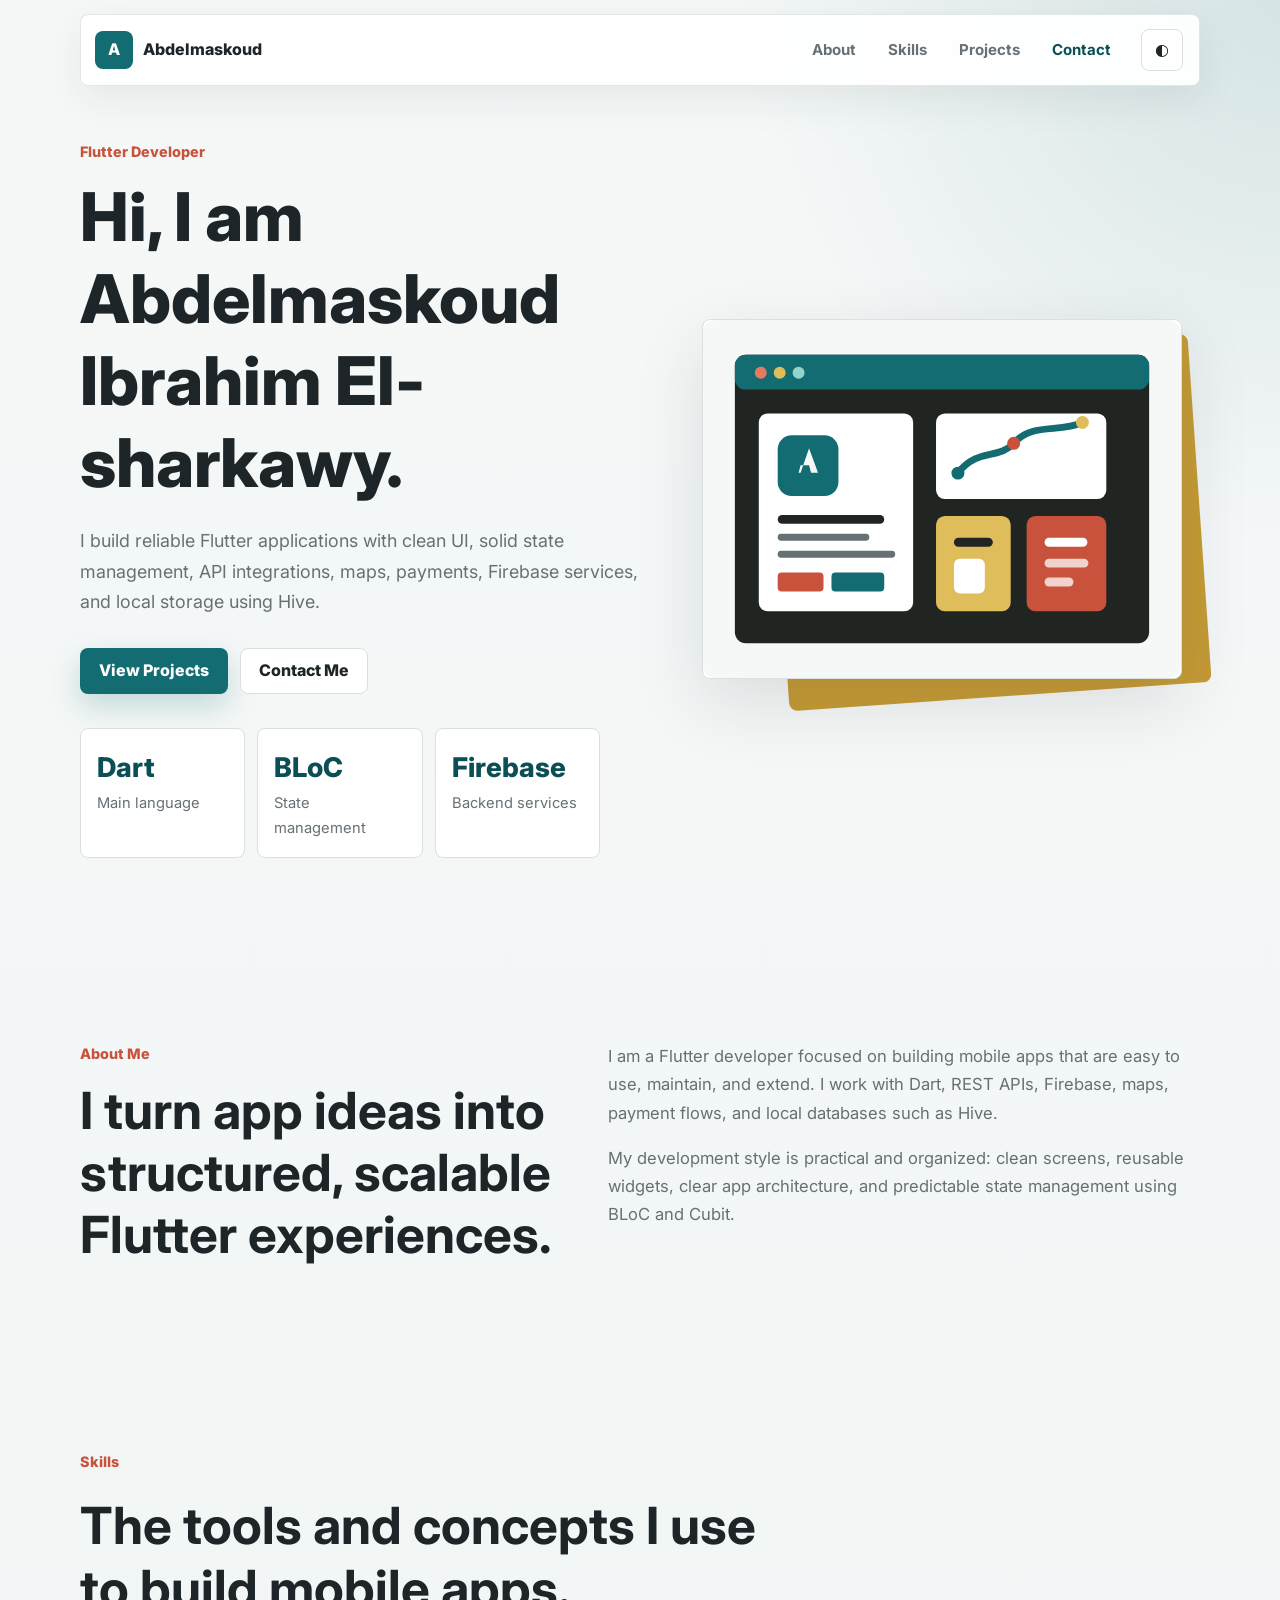
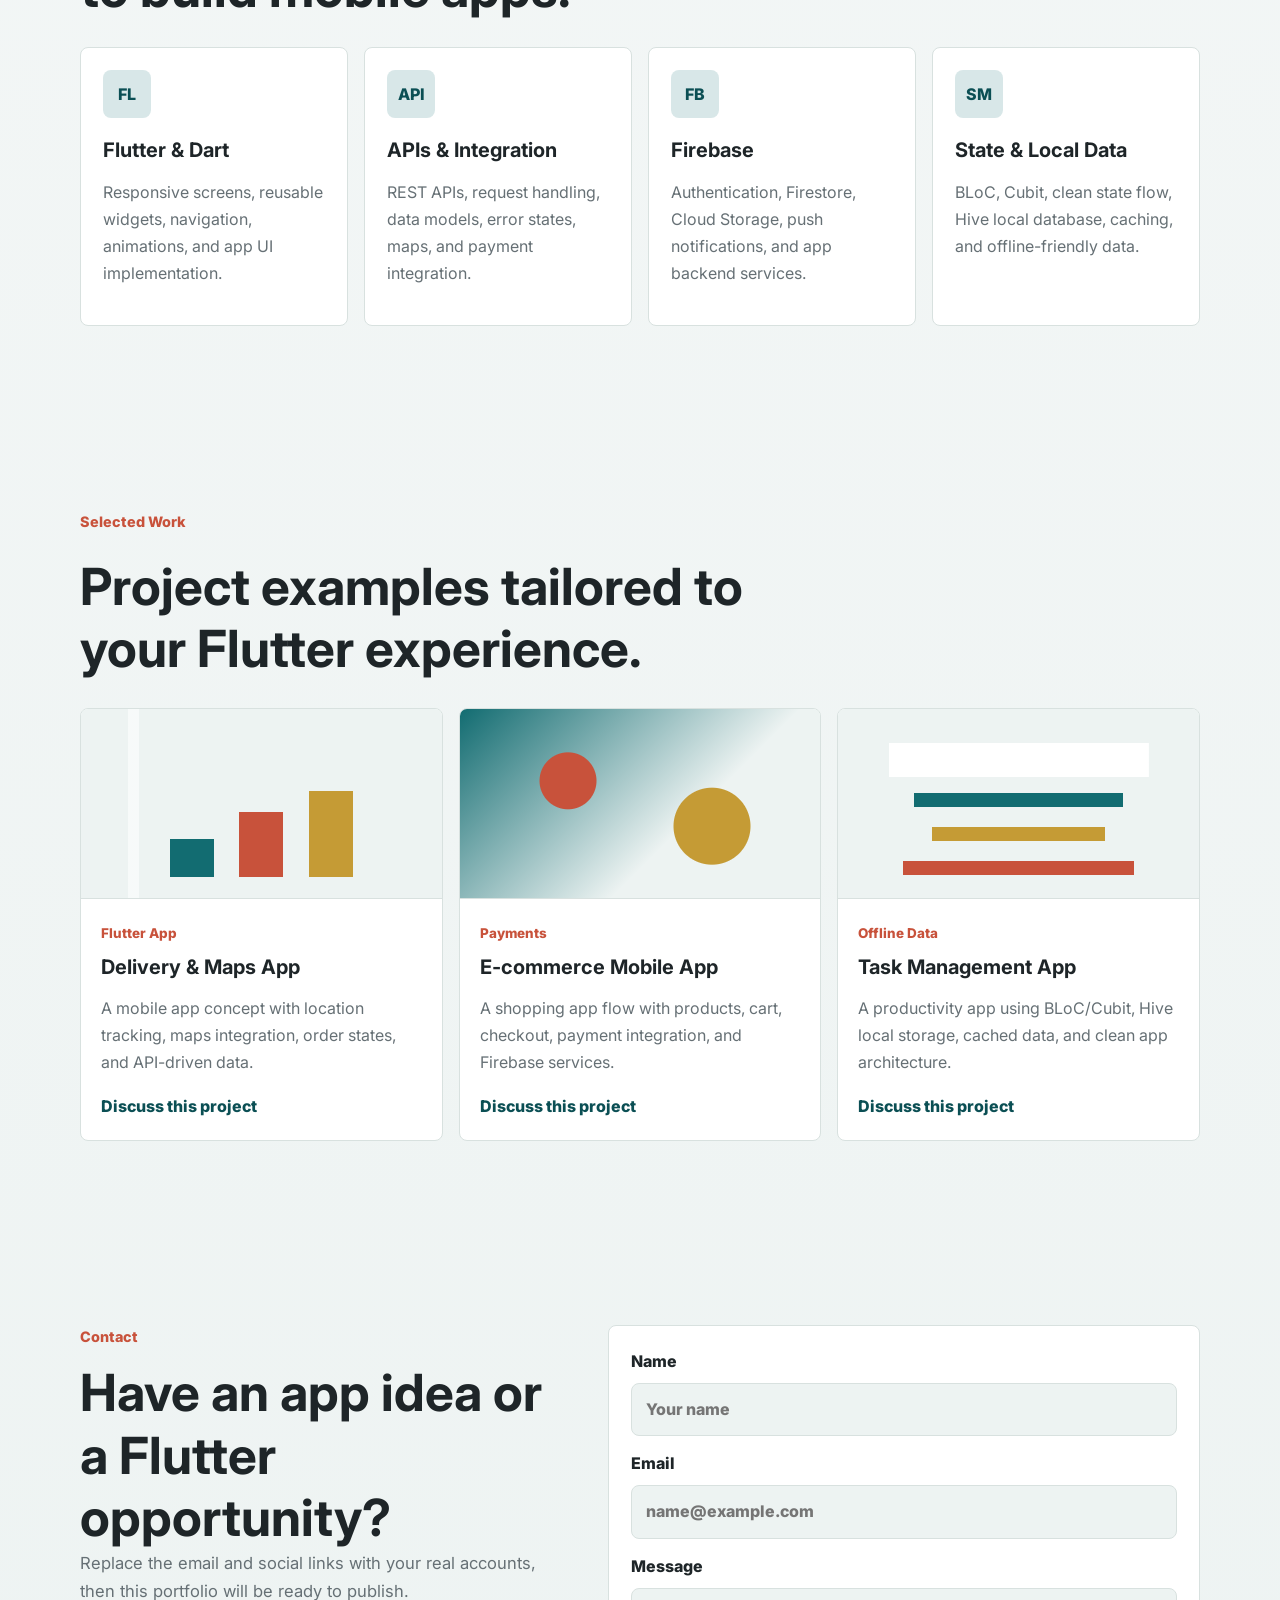
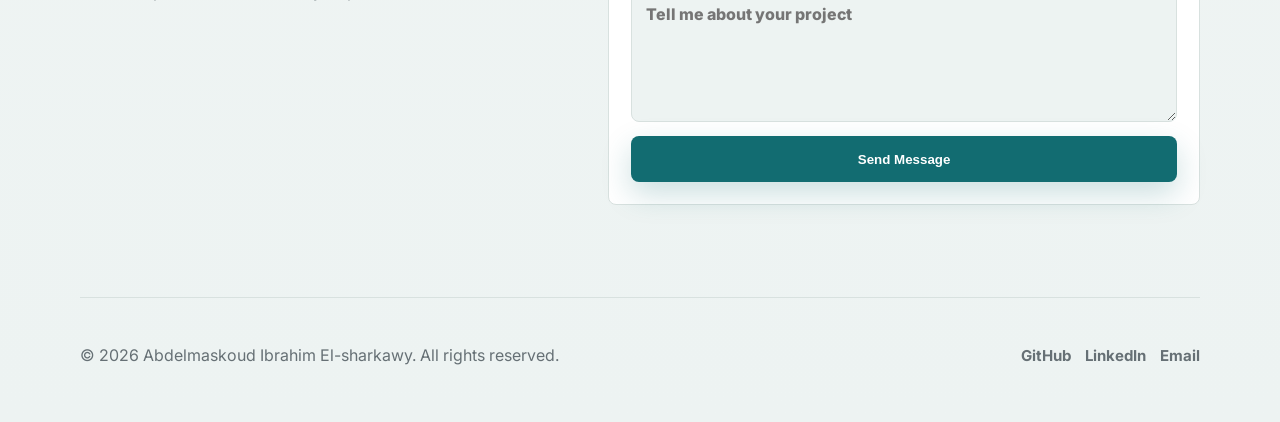
==== index.html @ 6949c002 "Create Flutter portfolio site" ====
<!doctype html>
<html lang="en" dir="ltr">
  <head>
    <meta charset="UTF-8" />
    <meta name="viewport" content="width=device-width, initial-scale=1.0" />
    <meta
      name="description"
      content="Portfolio for Abdelmaskoud Ibrahim El-sharkawy, a Flutter developer building mobile apps with Dart, APIs, maps, payments, Firebase, Hive, BLoC, and Cubit."
    />
    <title>Abdelmaskoud Ibrahim El-sharkawy | Flutter Developer</title>
    <link rel="preconnect" href="https://fonts.googleapis.com" />
    <link rel="preconnect" href="https://fonts.gstatic.com" crossorigin />
    <link
      href="https://fonts.googleapis.com/css2?family=Inter:wght@400;500;600;700;800&display=swap"
      rel="stylesheet"
    />
    <link rel="stylesheet" href="styles.css" />
  </head>
  <body>
    <header class="site-header" data-header>
      <a class="brand" href="#home" aria-label="Home">
        <span class="brand-mark">A</span>
        <span>Abdelmaskoud</span>
      </a>

      <nav class="nav-links" aria-label="Primary navigation">
        <a href="#about">About</a>
        <a href="#skills">Skills</a>
        <a href="#projects">Projects</a>
        <a href="#contact">Contact</a>
      </nav>

      <button class="icon-button" type="button" data-theme-toggle aria-label="Toggle theme">
        <span aria-hidden="true">◐</span>
      </button>
    </header>

    <main>
      <section class="hero section" id="home">
        <div class="hero-copy">
          <p class="eyebrow">Flutter Developer</p>
          <h1>Hi, I am Abdelmaskoud Ibrahim El-sharkawy.</h1>
          <p class="hero-text">
            I build reliable Flutter applications with clean UI, solid state management,
            API integrations, maps, payments, Firebase services, and local storage using Hive.
          </p>
          <div class="hero-actions" aria-label="Important links">
            <a class="button primary" href="#projects">View Projects</a>
            <a class="button secondary" href="#contact">Contact Me</a>
          </div>
          <dl class="quick-stats" aria-label="Quick stats">
            <div>
              <dt>Dart</dt>
              <dd>Main language</dd>
            </div>
            <div>
              <dt>BLoC</dt>
              <dd>State management</dd>
            </div>
            <div>
              <dt>Firebase</dt>
              <dd>Backend services</dd>
            </div>
          </dl>
        </div>

        <div class="hero-visual" aria-label="Digital portfolio preview">
          <img src="assets/hero-visual.svg" alt="Digital interface showing app projects and skills" />
        </div>
      </section>

      <section class="section split" id="about">
        <div>
          <p class="eyebrow">About Me</p>
          <h2>I turn app ideas into structured, scalable Flutter experiences.</h2>
        </div>
        <div class="section-copy">
          <p>
            I am a Flutter developer focused on building mobile apps that are easy to use,
            maintain, and extend. I work with Dart, REST APIs, Firebase, maps, payment flows,
            and local databases such as Hive.
          </p>
          <p>
            My development style is practical and organized: clean screens, reusable widgets,
            clear app architecture, and predictable state management using BLoC and Cubit.
          </p>
        </div>
      </section>

      <section class="section" id="skills">
        <div class="section-heading">
          <p class="eyebrow">Skills</p>
          <h2>The tools and concepts I use to build mobile apps.</h2>
        </div>
        <div class="skills-grid">
          <article class="skill-card">
            <span class="skill-icon">FL</span>
            <h3>Flutter & Dart</h3>
            <p>Responsive screens, reusable widgets, navigation, animations, and app UI implementation.</p>
          </article>
          <article class="skill-card">
            <span class="skill-icon">API</span>
            <h3>APIs & Integration</h3>
            <p>REST APIs, request handling, data models, error states, maps, and payment integration.</p>
          </article>
          <article class="skill-card">
            <span class="skill-icon">FB</span>
            <h3>Firebase</h3>
            <p>Authentication, Firestore, Cloud Storage, push notifications, and app backend services.</p>
          </article>
          <article class="skill-card">
            <span class="skill-icon">SM</span>
            <h3>State & Local Data</h3>
            <p>BLoC, Cubit, clean state flow, Hive local database, caching, and offline-friendly data.</p>
          </article>
        </div>
      </section>

      <section class="section" id="projects">
        <div class="section-heading">
          <p class="eyebrow">Selected Work</p>
          <h2>Project examples tailored to your Flutter experience.</h2>
        </div>
        <div class="projects-grid">
          <article class="project-card">
            <div class="project-media media-analytics" aria-hidden="true"></div>
            <div class="project-body">
              <span class="project-tag">Flutter App</span>
              <h3>Delivery & Maps App</h3>
              <p>A mobile app concept with location tracking, maps integration, order states, and API-driven data.</p>
              <a href="#contact">Discuss this project</a>
            </div>
          </article>
          <article class="project-card">
            <div class="project-media media-commerce" aria-hidden="true"></div>
            <div class="project-body">
              <span class="project-tag">Payments</span>
              <h3>E-commerce Mobile App</h3>
              <p>A shopping app flow with products, cart, checkout, payment integration, and Firebase services.</p>
              <a href="#contact">Discuss this project</a>
            </div>
          </article>
          <article class="project-card">
            <div class="project-media media-portfolio" aria-hidden="true"></div>
            <div class="project-body">
              <span class="project-tag">Offline Data</span>
              <h3>Task Management App</h3>
              <p>A productivity app using BLoC/Cubit, Hive local storage, cached data, and clean app architecture.</p>
              <a href="#contact">Discuss this project</a>
            </div>
          </article>
        </div>
      </section>

      <section class="section contact-section" id="contact">
        <div>
          <p class="eyebrow">Contact</p>
          <h2>Have an app idea or a Flutter opportunity?</h2>
          <p class="section-copy">
            Replace the email and social links with your real accounts, then this portfolio will be ready to publish.
          </p>
        </div>
        <form class="contact-form" data-contact-form>
          <label>
            Name
            <input type="text" name="name" placeholder="Your name" required />
          </label>
          <label>
            Email
            <input type="email" name="email" placeholder="name@example.com" required />
          </label>
          <label>
            Message
            <textarea name="message" rows="4" placeholder="Tell me about your project" required></textarea>
          </label>
          <button class="button primary" type="submit">Send Message</button>
        </form>
      </section>
    </main>

    <footer class="site-footer">
      <p>© <span data-year></span> Abdelmaskoud Ibrahim El-sharkawy. All rights reserved.</p>
      <div class="social-links">
        <a href="https://github.com/" target="_blank" rel="noreferrer">GitHub</a>
        <a href="https://www.linkedin.com/" target="_blank" rel="noreferrer">LinkedIn</a>
        <a href="mailto:hello@example.com">Email</a>
      </div>
    </footer>

    <script src="script.js"></script>
  </body>
</html>
---- styles.css ----
:root {
  color-scheme: light;
  --bg: #f6f8f8;
  --surface: #ffffff;
  --surface-soft: #edf3f2;
  --text: #1e2528;
  --muted: #667075;
  --line: #d8e1df;
  --primary: #126c71;
  --primary-strong: #0b4f54;
  --accent: #c8523b;
  --gold: #c59b35;
  --shadow: 0 22px 70px rgba(30, 37, 40, 0.12);
}

[data-theme="dark"] {
  color-scheme: dark;
  --bg: #151716;
  --surface: #202522;
  --surface-soft: #2c302c;
  --text: #f3efe6;
  --muted: #b7beb9;
  --line: #3a403b;
  --primary: #5fb7ad;
  --primary-strong: #92d4cc;
  --accent: #e27b62;
  --gold: #dfbd5b;
  --shadow: 0 22px 70px rgba(0, 0, 0, 0.32);
}

* {
  box-sizing: border-box;
}

html {
  scroll-behavior: smooth;
}

body {
  min-width: 320px;
  margin: 0;
  background:
    radial-gradient(circle at top right, rgba(18, 108, 113, 0.14), transparent 34rem),
    linear-gradient(180deg, var(--bg), var(--surface-soft));
  color: var(--text);
  font-family: "Inter", system-ui, -apple-system, BlinkMacSystemFont, "Segoe UI", sans-serif;
  line-height: 1.7;
}

a {
  color: inherit;
}

img {
  display: block;
  max-width: 100%;
}

.site-header {
  position: sticky;
  top: 0;
  z-index: 10;
  display: grid;
  grid-template-columns: 1fr auto 44px;
  gap: 18px;
  align-items: center;
  width: min(1120px, calc(100% - 32px));
  min-height: 72px;
  margin: 14px auto 0;
  padding: 10px 14px;
  border: 1px solid color-mix(in srgb, var(--line), transparent 22%);
  border-radius: 8px;
  background: color-mix(in srgb, var(--surface), transparent 8%);
  box-shadow: 0 12px 40px rgba(30, 37, 40, 0.08);
  backdrop-filter: blur(18px);
}

.brand,
.nav-links,
.hero-actions,
.social-links {
  display: flex;
  align-items: center;
}

.brand {
  gap: 10px;
  color: var(--text);
  font-weight: 800;
  text-decoration: none;
}

.brand-mark {
  display: grid;
  width: 38px;
  height: 38px;
  place-items: center;
  border-radius: 8px;
  background: var(--primary);
  color: #fff;
  font-weight: 800;
}

.nav-links {
  gap: 8px;
}

.nav-links a,
.social-links a {
  border-radius: 8px;
  color: var(--muted);
  font-size: 0.94rem;
  font-weight: 700;
  text-decoration: none;
}

.nav-links a {
  padding: 8px 12px;
}

.nav-links a:hover,
.nav-links a.active,
.social-links a:hover {
  color: var(--primary-strong);
}

.icon-button {
  display: grid;
  width: 42px;
  height: 42px;
  place-items: center;
  border: 1px solid var(--line);
  border-radius: 8px;
  background: var(--surface);
  color: var(--text);
  cursor: pointer;
  font: inherit;
}

.section {
  width: min(1120px, calc(100% - 32px));
  margin: 0 auto;
  padding: 92px 0;
}

.hero {
  display: grid;
  grid-template-columns: minmax(0, 1fr) minmax(340px, 0.92fr);
  gap: 44px;
  align-items: center;
  min-height: calc(100vh - 88px);
  padding-top: 54px;
}

.eyebrow {
  margin: 0 0 12px;
  color: var(--accent);
  font-size: 0.9rem;
  font-weight: 800;
}

h1,
h2,
h3,
p {
  overflow-wrap: anywhere;
}

h1,
h2,
h3 {
  margin: 0;
  letter-spacing: 0;
  line-height: 1.22;
}

h1 {
  max-width: 720px;
  font-size: clamp(2.1rem, 5.4vw, 4.2rem);
  font-weight: 800;
}

h2 {
  max-width: 680px;
  font-size: clamp(1.9rem, 4vw, 3.2rem);
}

h3 {
  font-size: 1.25rem;
}

.hero-text,
.section-copy,
.skill-card p,
.project-body p {
  color: var(--muted);
}

.hero-text {
  max-width: 620px;
  margin: 22px 0 0;
  font-size: 1.12rem;
}

.hero-actions {
  flex-wrap: wrap;
  gap: 12px;
  margin-top: 30px;
}

.button {
  display: inline-flex;
  min-height: 46px;
  align-items: center;
  justify-content: center;
  padding: 0 18px;
  border: 1px solid transparent;
  border-radius: 8px;
  font-weight: 800;
  text-decoration: none;
  cursor: pointer;
  transition: transform 160ms ease, box-shadow 160ms ease;
}

.button:hover {
  transform: translateY(-2px);
}

.button.primary {
  background: var(--primary);
  color: #fff;
  box-shadow: 0 12px 30px rgba(18, 108, 113, 0.22);
}

.button.secondary {
  border-color: var(--line);
  background: var(--surface);
  color: var(--text);
}

.quick-stats {
  display: grid;
  grid-template-columns: repeat(3, minmax(0, 1fr));
  gap: 12px;
  max-width: 520px;
  margin: 34px 0 0;
}

.quick-stats div,
.skill-card,
.project-card,
.contact-form {
  border: 1px solid var(--line);
  border-radius: 8px;
  background: color-mix(in srgb, var(--surface), transparent 2%);
}

.quick-stats div {
  min-height: 92px;
  padding: 16px;
}

.quick-stats dt {
  color: var(--primary-strong);
  font-size: 1.7rem;
  font-weight: 800;
}

.quick-stats dd {
  margin: 0;
  color: var(--muted);
  font-size: 0.92rem;
}

.hero-visual {
  position: relative;
  padding: 18px;
}

.hero-visual::before {
  position: absolute;
  inset: 12% 0 0 18%;
  z-index: -1;
  border-radius: 8px;
  background: var(--gold);
  content: "";
  transform: rotate(-4deg);
}

.hero-visual img {
  width: 100%;
  border: 1px solid var(--line);
  border-radius: 8px;
  background: var(--surface);
  box-shadow: var(--shadow);
}

.split,
.contact-section {
  display: grid;
  grid-template-columns: 0.9fr 1.1fr;
  gap: 44px;
  align-items: start;
}

.section-copy {
  margin: 0;
  font-size: 1.04rem;
}

.section-copy p {
  margin-top: 0;
}

.section-heading {
  display: grid;
  gap: 8px;
  margin-bottom: 28px;
}

.skills-grid,
.projects-grid {
  display: grid;
  gap: 16px;
}

.skills-grid {
  grid-template-columns: repeat(4, minmax(0, 1fr));
}

.skill-card {
  min-height: 220px;
  padding: 22px;
}

.skill-icon {
  display: inline-grid;
  width: 48px;
  height: 48px;
  margin-bottom: 20px;
  place-items: center;
  border-radius: 8px;
  background: color-mix(in srgb, var(--primary), transparent 84%);
  color: var(--primary-strong);
  font-weight: 800;
}

.projects-grid {
  grid-template-columns: repeat(3, minmax(0, 1fr));
}

.project-card {
  overflow: hidden;
}

.project-media {
  min-height: 190px;
  border-bottom: 1px solid var(--line);
  background-color: var(--surface-soft);
  background-repeat: no-repeat;
}

.media-analytics {
  background-image:
    linear-gradient(90deg, transparent 13%, rgba(255, 255, 255, 0.58) 13% 16%, transparent 16%),
    linear-gradient(0deg, var(--primary) 32%, transparent 32%),
    linear-gradient(0deg, var(--accent) 54%, transparent 54%),
    linear-gradient(0deg, var(--gold) 72%, transparent 72%);
  background-position: center, 28% 70%, 50% 70%, 72% 70%;
  background-size: 100% 100%, 44px 120px, 44px 120px, 44px 120px;
}

.media-commerce {
  background-image:
    radial-gradient(circle at 30% 38%, var(--accent) 0 28px, transparent 29px),
    radial-gradient(circle at 70% 62%, var(--gold) 0 38px, transparent 39px),
    linear-gradient(135deg, var(--primary), transparent 62%);
}

.media-portfolio {
  background-image:
    linear-gradient(var(--surface) 0 0),
    linear-gradient(var(--primary) 0 0),
    linear-gradient(var(--gold) 0 0),
    linear-gradient(var(--accent) 0 0);
  background-position: center 34px, center 84px, center 118px, center 152px;
  background-size: 72% 34px, 58% 14px, 48% 14px, 64% 14px;
}

.project-body {
  padding: 20px;
}

.project-tag {
  display: inline-block;
  margin-bottom: 10px;
  color: var(--accent);
  font-size: 0.84rem;
  font-weight: 800;
}

.project-body a {
  color: var(--primary-strong);
  font-weight: 800;
  text-decoration: none;
}

.contact-form {
  display: grid;
  gap: 14px;
  padding: 22px;
}

.contact-form label {
  display: grid;
  gap: 8px;
  color: var(--text);
  font-weight: 800;
}

.contact-form input,
.contact-form textarea {
  width: 100%;
  border: 1px solid var(--line);
  border-radius: 8px;
  background: var(--surface-soft);
  color: var(--text);
  font: inherit;
  padding: 12px 14px;
}

.contact-form textarea {
  resize: vertical;
}

.site-footer {
  display: flex;
  flex-wrap: wrap;
  gap: 16px;
  align-items: center;
  justify-content: space-between;
  width: min(1120px, calc(100% - 32px));
  margin: 0 auto;
  padding: 28px 0 36px;
  border-top: 1px solid var(--line);
  color: var(--muted);
}

.social-links {
  gap: 14px;
}

@media (max-width: 900px) {
  .site-header {
    grid-template-columns: 1fr 44px;
  }

  .nav-links {
    grid-column: 1 / -1;
    justify-content: center;
    overflow-x: auto;
  }

  .hero,
  .split,
  .contact-section {
    grid-template-columns: 1fr;
  }

  .hero {
    min-height: auto;
  }

  .hero-visual {
    max-width: 620px;
    margin-inline: auto;
  }

  .skills-grid,
  .projects-grid {
    grid-template-columns: repeat(2, minmax(0, 1fr));
  }
}

@media (max-width: 620px) {
  .site-header,
  .section,
  .site-footer {
    width: min(100% - 22px, 1120px);
  }

  .site-header {
    margin-top: 10px;
  }

  .brand span:last-child {
    display: none;
  }

  .section {
    padding: 64px 0;
  }

  .hero {
    padding-top: 38px;
  }

  .quick-stats,
  .skills-grid,
  .projects-grid {
    grid-template-columns: 1fr;
  }

  .hero-actions .button {
    width: 100%;
  }
}
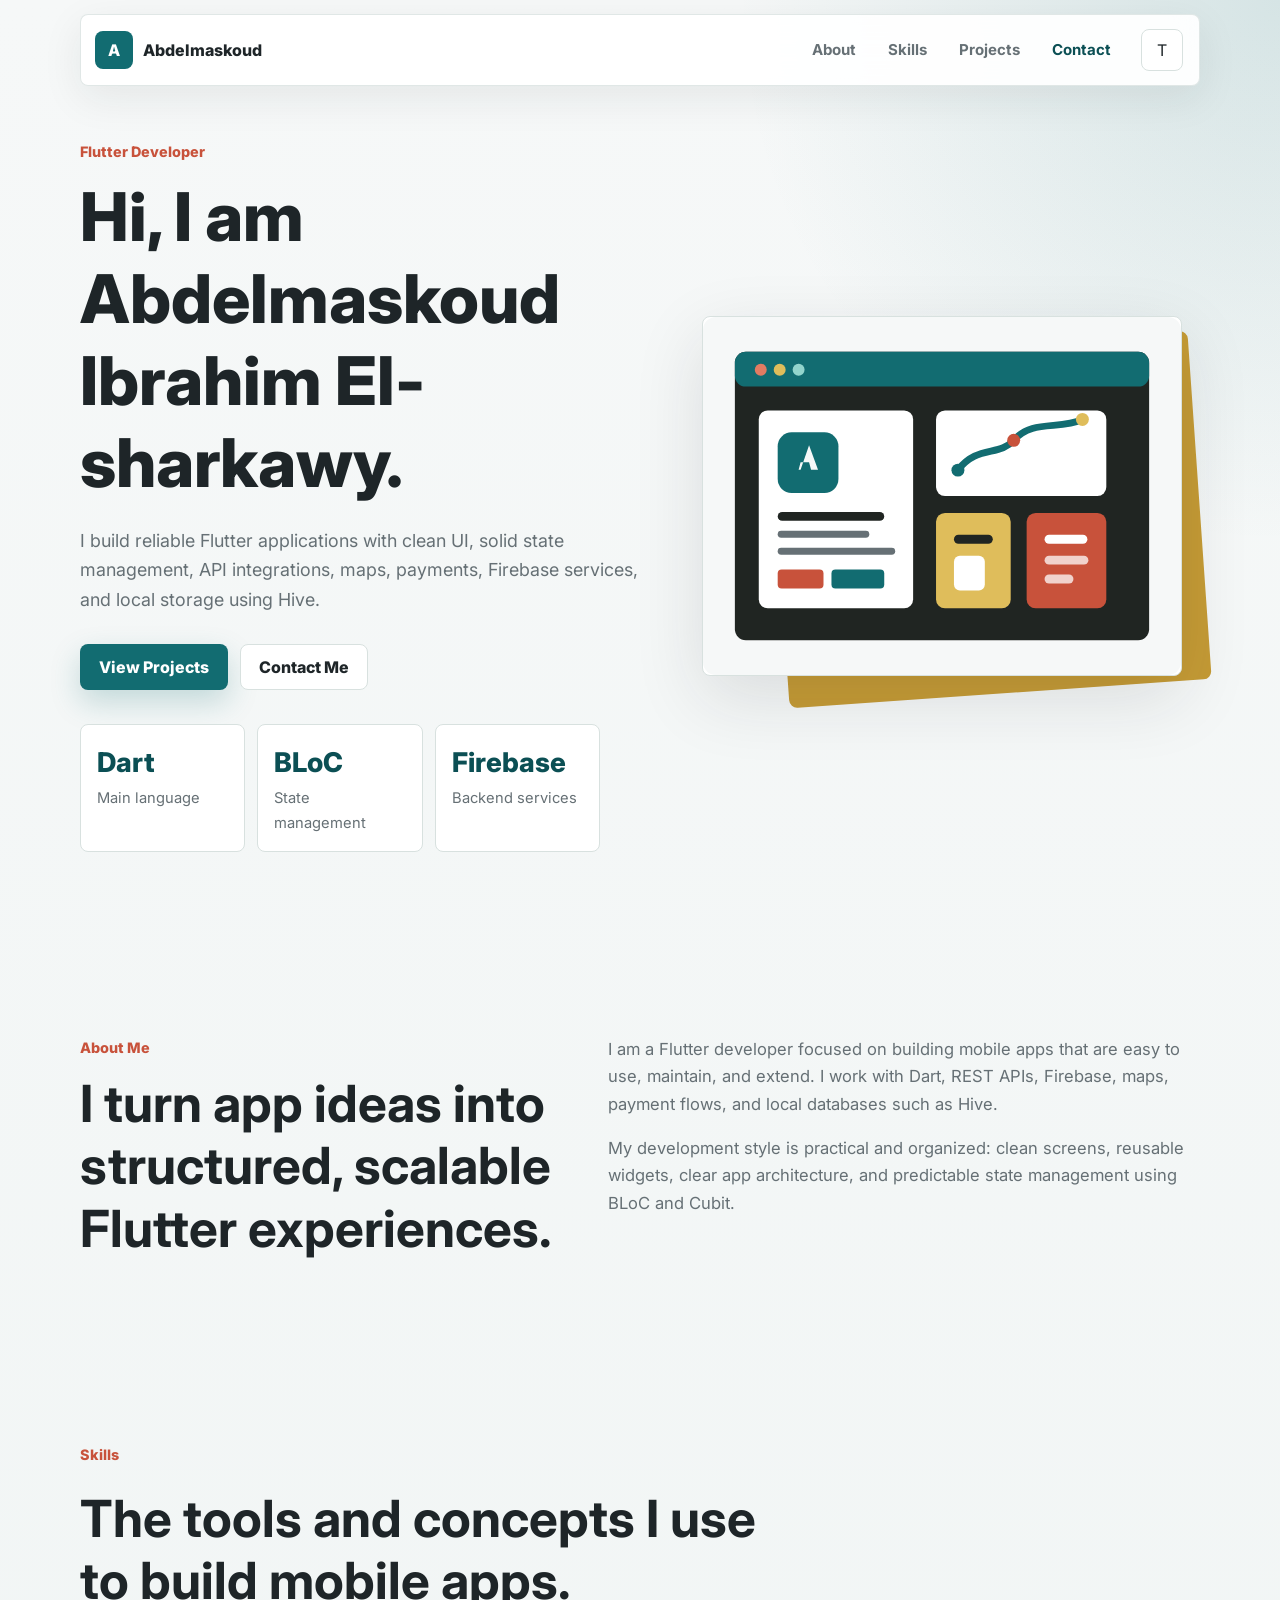
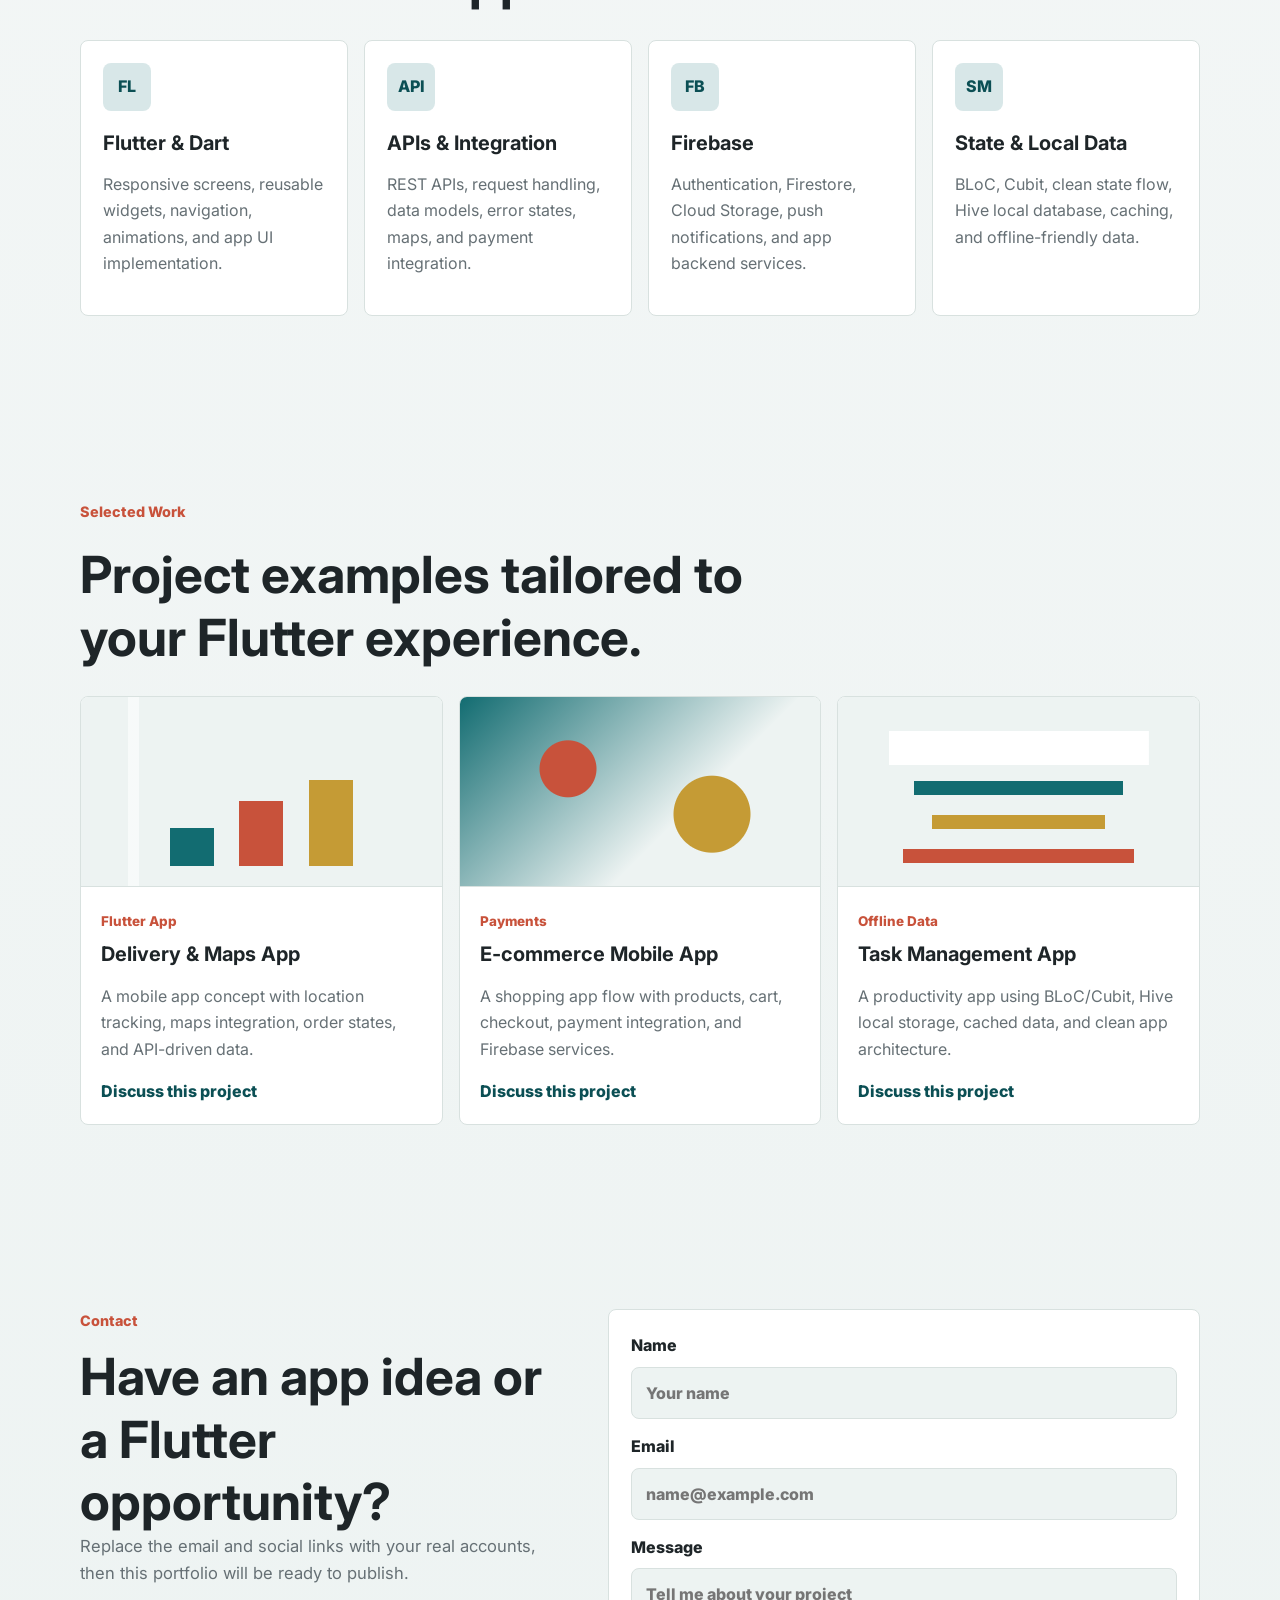
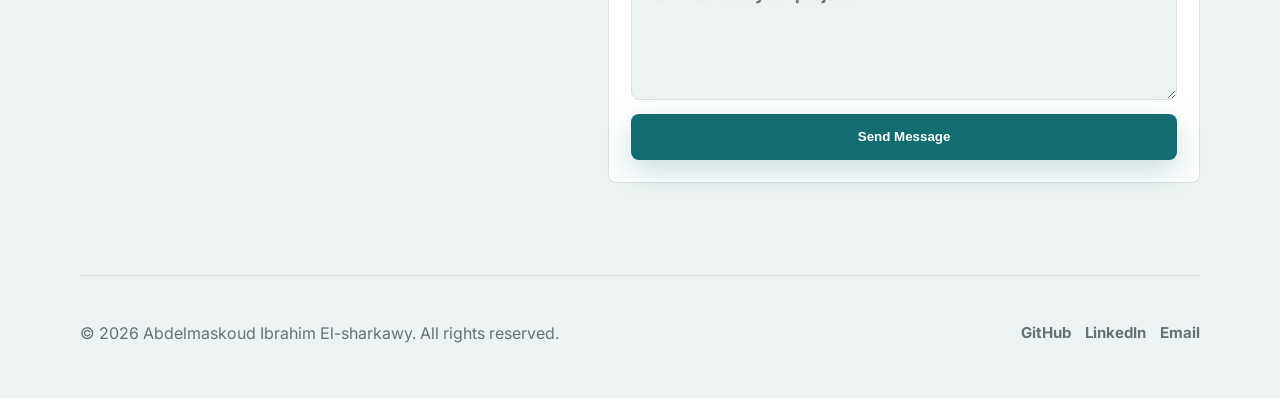
==== commit e6bb680f: "Improve mobile portfolio layout" ====
--- a/index.html
+++ b/index.html
@@ -31,7 +31,7 @@
       </nav>
 
       <button class="icon-button" type="button" data-theme-toggle aria-label="Toggle theme">
-        <span aria-hidden="true">◐</span>
+        <span aria-hidden="true">T</span>
       </button>
     </header>
 
@@ -179,7 +179,7 @@
     </main>
 
     <footer class="site-footer">
-      <p>© <span data-year></span> Abdelmaskoud Ibrahim El-sharkawy. All rights reserved.</p>
+      <p>&copy; <span data-year></span> Abdelmaskoud Ibrahim El-sharkawy. All rights reserved.</p>
       <div class="social-links">
         <a href="https://github.com/" target="_blank" rel="noreferrer">GitHub</a>
         <a href="https://www.linkedin.com/" target="_blank" rel="noreferrer">LinkedIn</a>
--- a/styles.css
+++ b/styles.css
@@ -44,7 +44,7 @@
     linear-gradient(180deg, var(--bg), var(--surface-soft));
   color: var(--text);
   font-family: "Inter", system-ui, -apple-system, BlinkMacSystemFont, "Segoe UI", sans-serif;
-  line-height: 1.7;
+  line-height: 1.65;
 }
 
 a {
@@ -486,32 +486,144 @@
   .site-header,
   .section,
   .site-footer {
-    width: min(100% - 22px, 1120px);
+    width: min(100% - 28px, 1120px);
   }
 
   .site-header {
+    grid-template-columns: 1fr 40px;
+    gap: 10px;
+    min-height: auto;
     margin-top: 10px;
+    padding: 10px;
   }
 
   .brand span:last-child {
     display: none;
   }
 
+  .brand-mark,
+  .icon-button {
+    width: 40px;
+    height: 40px;
+  }
+
+  .nav-links {
+    justify-content: flex-start;
+    gap: 4px;
+    padding-top: 8px;
+    border-top: 1px solid var(--line);
+    scrollbar-width: none;
+  }
+
+  .nav-links::-webkit-scrollbar {
+    display: none;
+  }
+
+  .nav-links a {
+    flex: 0 0 auto;
+    padding: 7px 10px;
+    font-size: 0.86rem;
+  }
+
   .section {
-    padding: 64px 0;
+    padding: 54px 0;
   }
 
   .hero {
-    padding-top: 38px;
-  }
-
-  .quick-stats,
+    gap: 26px;
+    padding-top: 36px;
+  }
+
+  h1 {
+    font-size: clamp(2rem, 10vw, 3rem);
+    line-height: 1.12;
+  }
+
+  h2 {
+    font-size: clamp(1.55rem, 7vw, 2.2rem);
+  }
+
+  .hero-text {
+    margin-top: 16px;
+    font-size: 1rem;
+  }
+
+  .hero-actions {
+    display: grid;
+    gap: 10px;
+    margin-top: 22px;
+  }
+
+  .quick-stats {
+    grid-template-columns: repeat(3, minmax(0, 1fr));
+    gap: 8px;
+    margin-top: 22px;
+  }
+
+  .quick-stats div {
+    min-height: 78px;
+    padding: 12px 8px;
+  }
+
+  .quick-stats dt {
+    font-size: 1rem;
+  }
+
+  .quick-stats dd {
+    font-size: 0.76rem;
+    line-height: 1.35;
+  }
+
+  .hero-visual {
+    width: min(100%, 420px);
+    padding: 10px;
+  }
+
+  .hero-visual::before {
+    inset: 16% 0 0 12%;
+  }
+
   .skills-grid,
   .projects-grid {
     grid-template-columns: 1fr;
   }
 
+  .skill-card {
+    min-height: auto;
+    padding: 18px;
+  }
+
+  .skill-icon {
+    width: 42px;
+    height: 42px;
+    margin-bottom: 14px;
+  }
+
+  .project-media {
+    min-height: 145px;
+  }
+
+  .project-body,
+  .contact-form {
+    padding: 18px;
+  }
+
   .hero-actions .button {
     width: 100%;
   }
-}
+
+  .site-footer {
+    align-items: flex-start;
+    padding-bottom: 28px;
+  }
+}
+
+@media (max-width: 380px) {
+  .nav-links a {
+    padding-inline: 8px;
+  }
+
+  .quick-stats {
+    grid-template-columns: 1fr;
+  }
+}
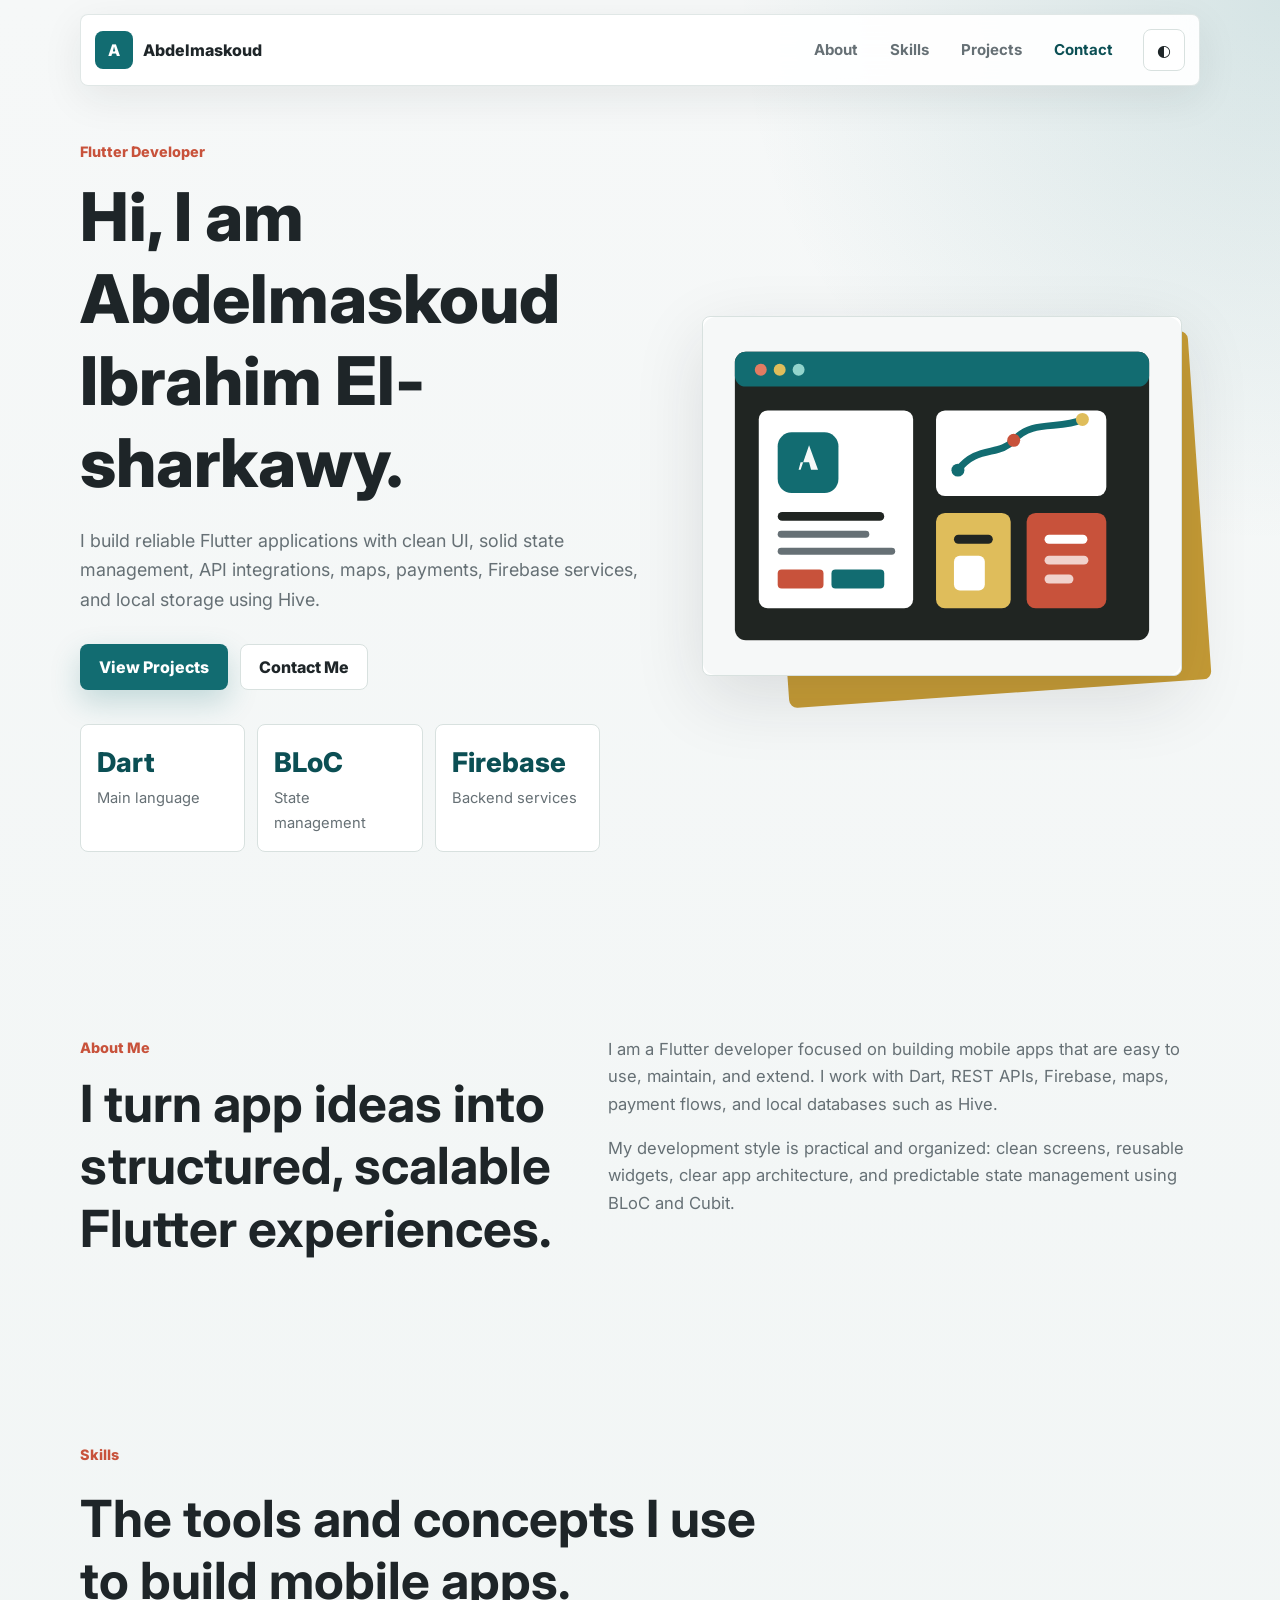
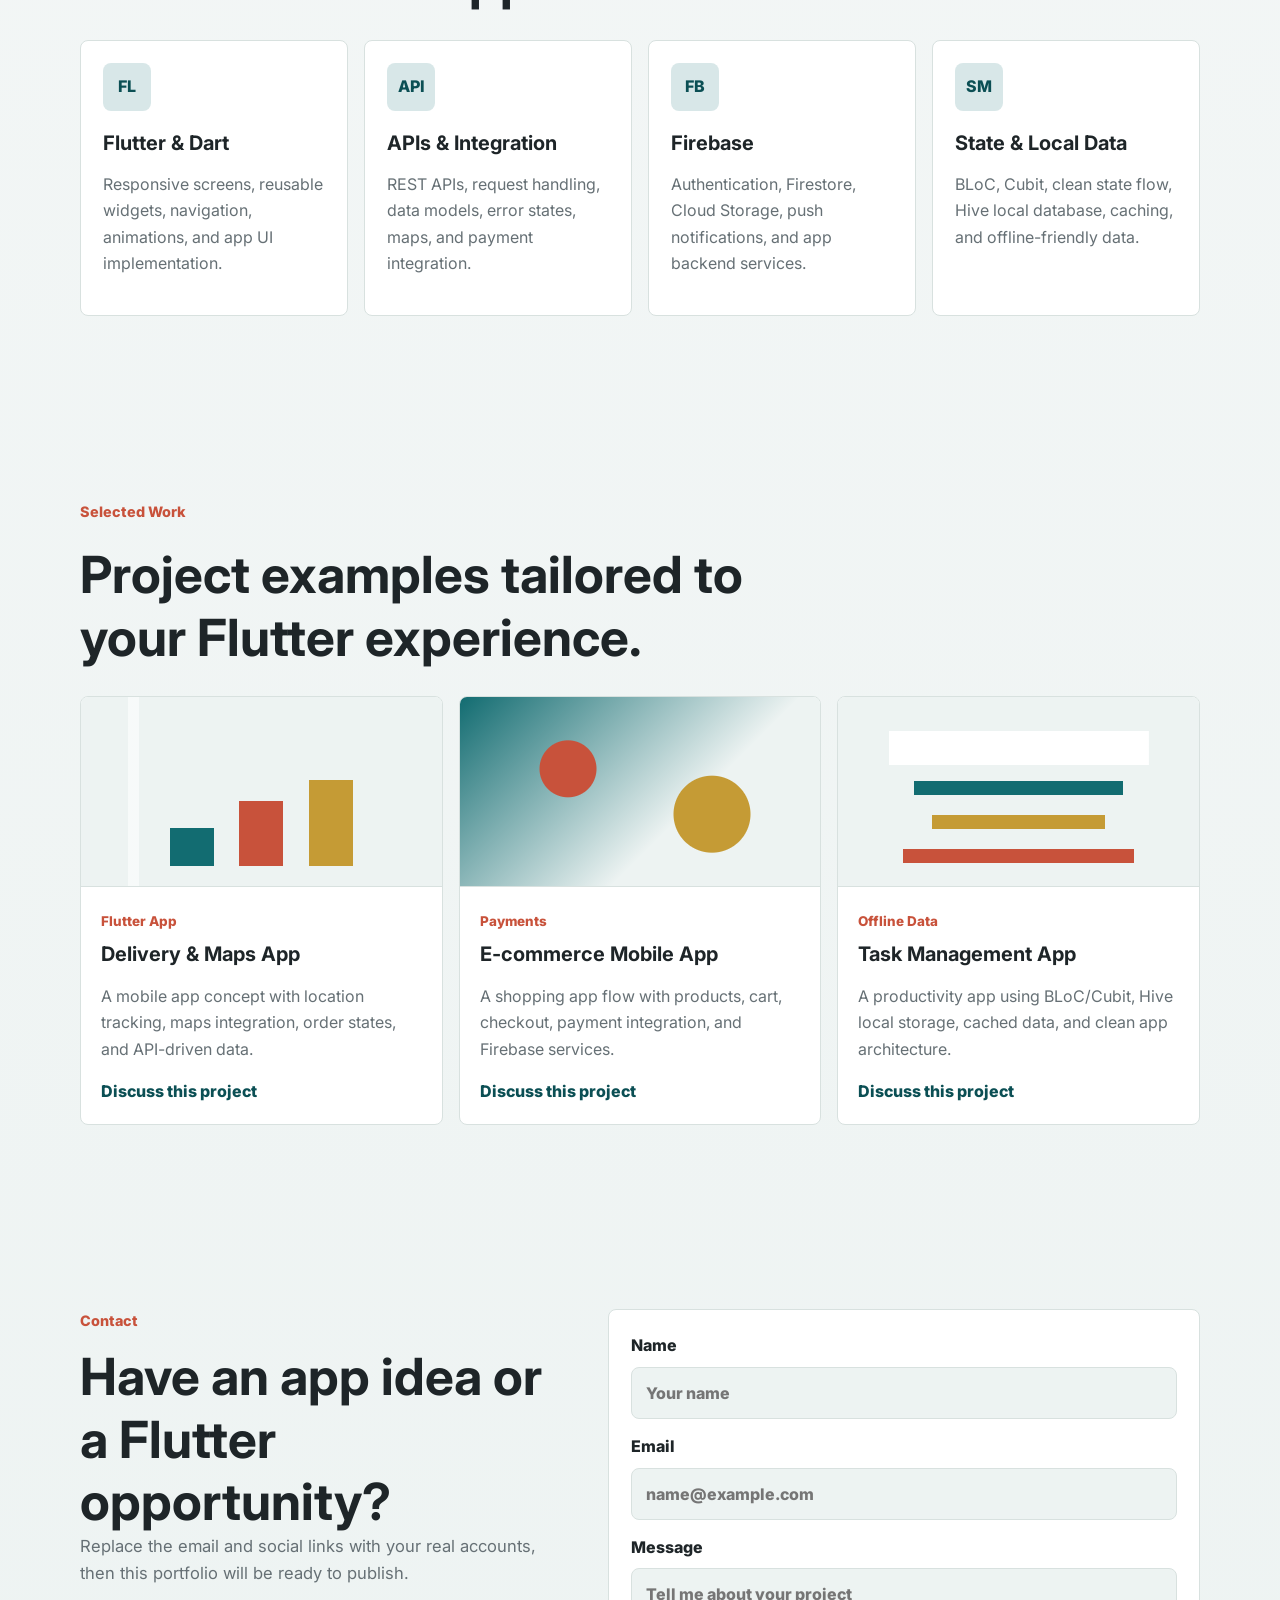
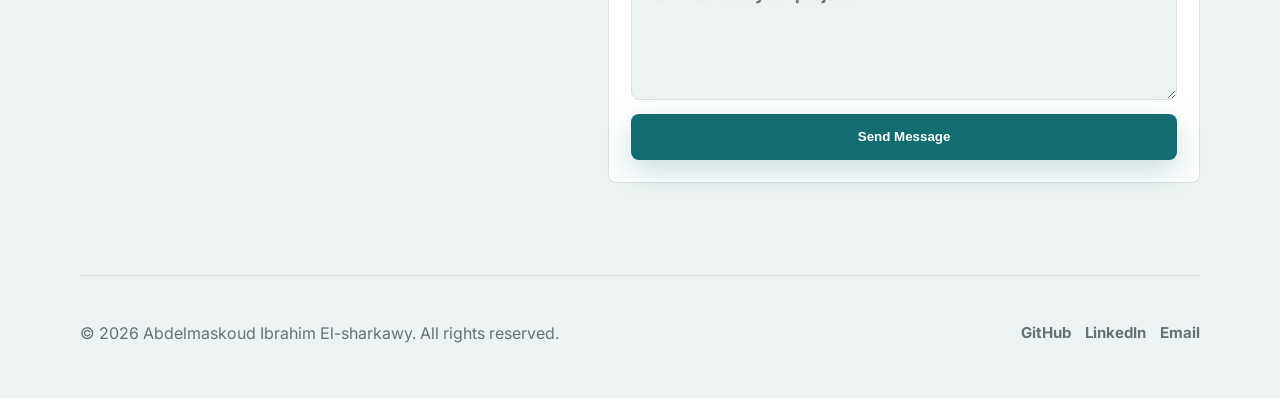
==== commit 952e2501: "Fix mobile header menu" ====
--- a/index.html
+++ b/index.html
@@ -14,7 +14,7 @@
       href="https://fonts.googleapis.com/css2?family=Inter:wght@400;500;600;700;800&display=swap"
       rel="stylesheet"
     />
-    <link rel="stylesheet" href="styles.css" />
+    <link rel="stylesheet" href="styles.css?v=mobile-2" />
   </head>
   <body>
     <header class="site-header" data-header>
@@ -23,16 +23,30 @@
         <span>Abdelmaskoud</span>
       </a>
 
-      <nav class="nav-links" aria-label="Primary navigation">
+      <nav class="nav-links" id="primary-navigation" aria-label="Primary navigation" data-nav>
         <a href="#about">About</a>
         <a href="#skills">Skills</a>
         <a href="#projects">Projects</a>
         <a href="#contact">Contact</a>
       </nav>
 
-      <button class="icon-button" type="button" data-theme-toggle aria-label="Toggle theme">
-        <span aria-hidden="true">T</span>
-      </button>
+      <div class="header-actions">
+        <button class="icon-button" type="button" data-theme-toggle aria-label="Toggle theme">
+          <span aria-hidden="true">&#9680;</span>
+        </button>
+        <button
+          class="menu-button"
+          type="button"
+          data-menu-toggle
+          aria-label="Open menu"
+          aria-controls="primary-navigation"
+          aria-expanded="false"
+        >
+          <span aria-hidden="true"></span>
+          <span aria-hidden="true"></span>
+          <span aria-hidden="true"></span>
+        </button>
+      </div>
     </header>
 
     <main>
--- a/styles.css
+++ b/styles.css
@@ -61,7 +61,7 @@
   top: 0;
   z-index: 10;
   display: grid;
-  grid-template-columns: 1fr auto 44px;
+  grid-template-columns: 1fr auto auto;
   gap: 18px;
   align-items: center;
   width: min(1120px, calc(100% - 32px));
@@ -78,7 +78,8 @@
 .brand,
 .nav-links,
 .hero-actions,
-.social-links {
+.social-links,
+.header-actions {
   display: flex;
   align-items: center;
 }
@@ -135,6 +136,33 @@
   color: var(--text);
   cursor: pointer;
   font: inherit;
+}
+
+.header-actions {
+  gap: 8px;
+}
+
+.menu-button {
+  display: none;
+  width: 42px;
+  height: 42px;
+  gap: 4px;
+  align-content: center;
+  justify-items: center;
+  place-items: center;
+  border: 1px solid var(--line);
+  border-radius: 8px;
+  background: var(--surface);
+  color: var(--text);
+  cursor: pointer;
+}
+
+.menu-button span {
+  display: block;
+  width: 18px;
+  height: 2px;
+  border-radius: 99px;
+  background: currentColor;
 }
 
 .section {
@@ -452,7 +480,7 @@
 
 @media (max-width: 900px) {
   .site-header {
-    grid-template-columns: 1fr 44px;
+    grid-template-columns: 1fr auto;
   }
 
   .nav-links {
@@ -490,7 +518,7 @@
   }
 
   .site-header {
-    grid-template-columns: 1fr 40px;
+    grid-template-columns: 1fr auto;
     gap: 10px;
     min-height: auto;
     margin-top: 10px;
@@ -498,31 +526,55 @@
   }
 
   .brand span:last-child {
-    display: none;
-  }
-
-  .brand-mark,
-  .icon-button {
+    display: inline;
+    max-width: 150px;
+    overflow: hidden;
+    text-overflow: ellipsis;
+    white-space: nowrap;
+  }
+
+  .brand-mark {
     width: 40px;
     height: 40px;
   }
 
+  .icon-button,
+  .menu-button {
+    width: 40px;
+    height: 40px;
+  }
+
+  .menu-button {
+    display: grid;
+  }
+
   .nav-links {
+    display: none;
     justify-content: flex-start;
-    gap: 4px;
-    padding-top: 8px;
+    gap: 8px;
+    padding-top: 10px;
     border-top: 1px solid var(--line);
     scrollbar-width: none;
   }
 
+  .site-header.menu-open .nav-links {
+    display: grid;
+    grid-template-columns: repeat(2, minmax(0, 1fr));
+  }
+
   .nav-links::-webkit-scrollbar {
     display: none;
   }
 
   .nav-links a {
-    flex: 0 0 auto;
-    padding: 7px 10px;
-    font-size: 0.86rem;
+    display: flex;
+    min-height: 42px;
+    align-items: center;
+    justify-content: center;
+    padding: 8px 10px;
+    border: 1px solid var(--line);
+    background: var(--surface-soft);
+    font-size: 0.9rem;
   }
 
   .section {
@@ -619,8 +671,8 @@
 }
 
 @media (max-width: 380px) {
-  .nav-links a {
-    padding-inline: 8px;
+  .brand span:last-child {
+    max-width: 118px;
   }
 
   .quick-stats {
